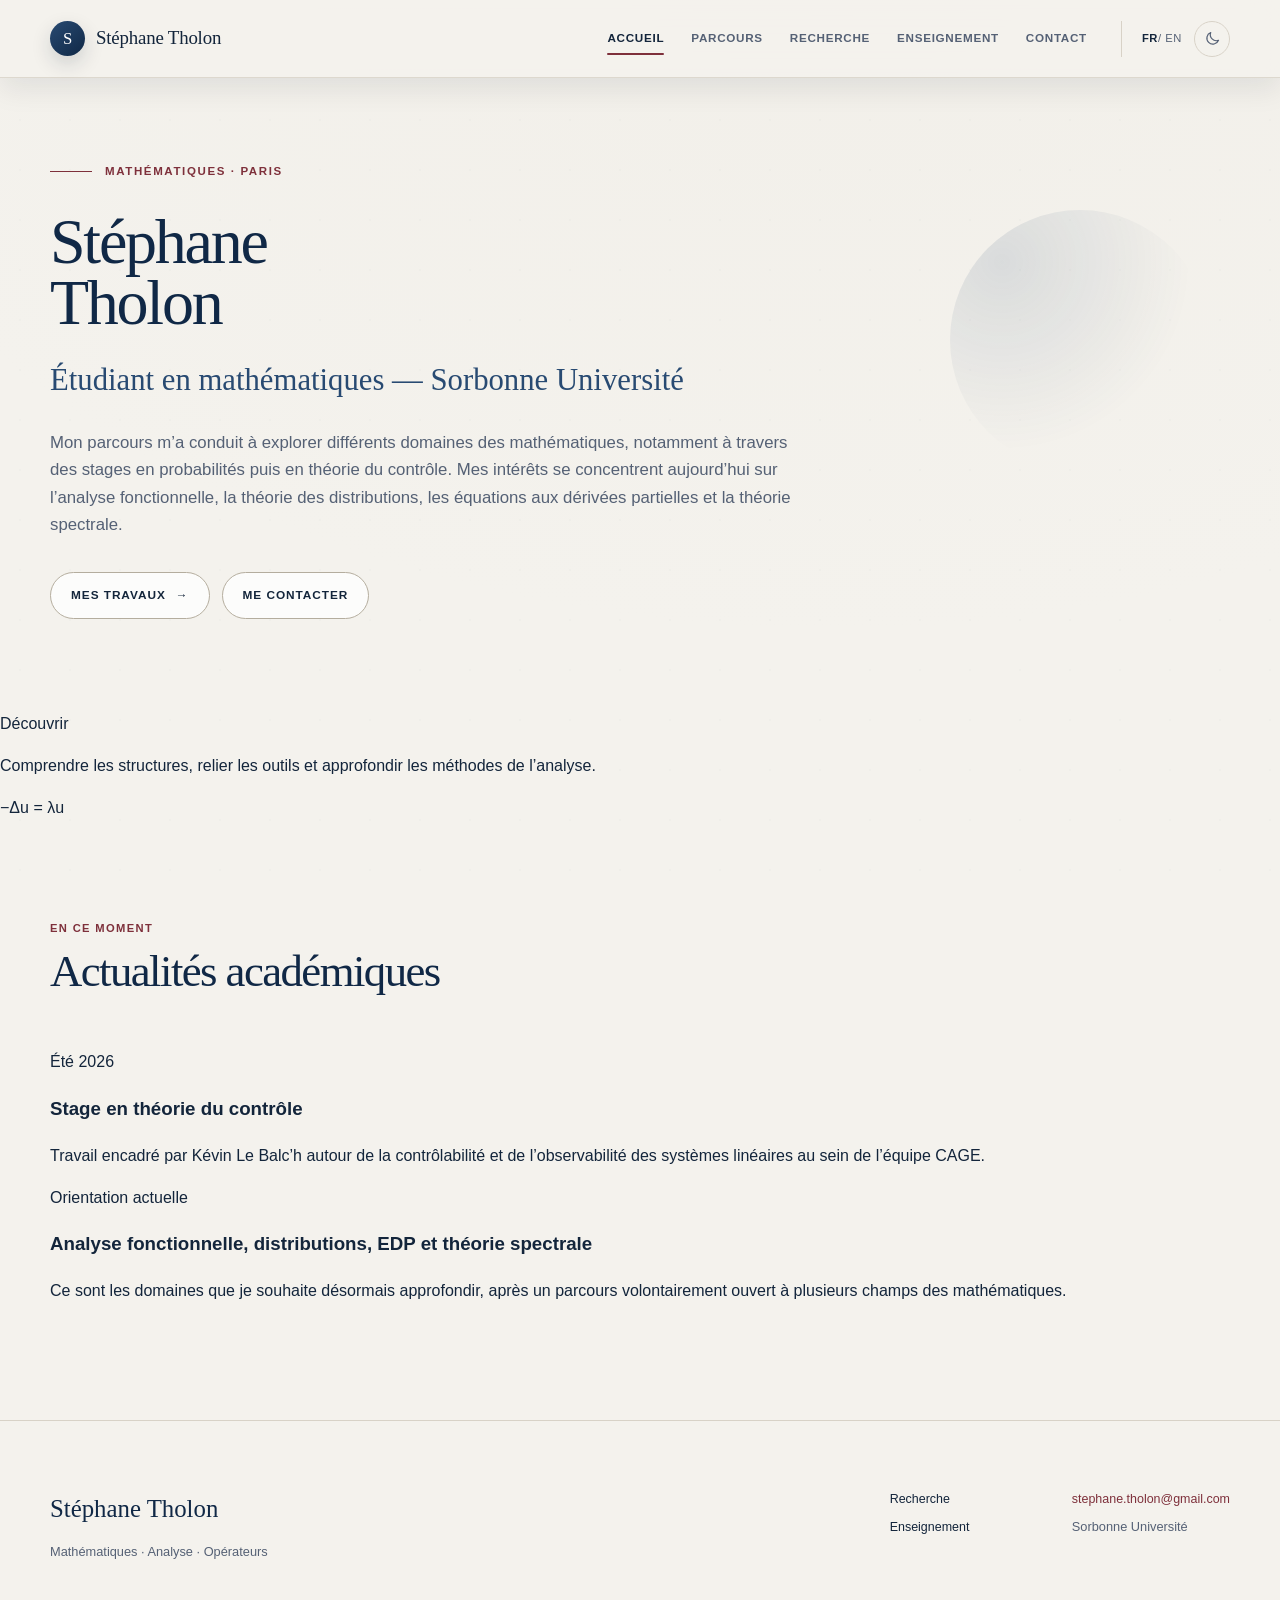
==== index.html @ 4566aaff "Publier le site académique sans documents" ====
<!doctype html>
<html lang="fr">
<head>
  <meta charset="utf-8">
  <meta name="viewport" content="width=device-width, initial-scale=1">
  <title>Stéphane Tholon — Mathématiques</title>
  <meta name="description" content="Site académique de Stéphane Tholon, étudiant en mathématiques à Sorbonne Université : parcours, recherche et enseignement.">
  <meta name="theme-color" content="#f7f5f0">
  <meta property="og:title" content="Stéphane Tholon — Mathématiques">
  <meta property="og:description" content="Analyse fonctionnelle, théorie des distributions, EDP et théorie spectrale.">
  <meta property="og:type" content="website">
  <meta property="og:image" content="assets/img/og-card.svg">
  <link rel="icon" href="assets/img/favicon.svg" type="image/svg+xml">
  <link rel="stylesheet" href="assets/css/style.css">
  <script defer src="assets/js/data.js"></script>
  <script defer src="assets/js/main.js"></script>
</head>
<body data-page="accueil">
  <header class="site-header" data-site-header></header>
  <main id="contenu">
    <section class="hero">
      <div class="hero-grid">
        <div class="hero-copy">
          <div class="hero-kicker">Mathématiques · Paris</div>
          <h1>Stéphane<br>Tholon</h1>
          <p class="hero-role">Étudiant en mathématiques — Sorbonne Université</p>
          <p class="hero-intro">Mon parcours m’a conduit à explorer différents domaines des mathématiques, notamment à travers des stages en probabilités puis en théorie du contrôle. Mes intérêts se concentrent aujourd’hui sur l’analyse fonctionnelle, la théorie des distributions, les équations aux dérivées partielles et la théorie spectrale.</p>
          <div class="hero-actions">
            <a class="button button-outline" href="recherche.html">Mes travaux <span aria-hidden="true">→</span></a>
            <a class="button button-outline" href="contact.html">Me contacter</a>
          </div>
        </div>
      </div>
      <span class="scroll-note" aria-hidden="true">Découvrir</span>
    </section>

    <section class="statement" aria-label="Démarche académique">
      <div class="statement-inner">
        <p>Comprendre les structures, relier les outils et approfondir les méthodes de l’analyse.</p>
      </div>
    </section>

    <div class="equation-strip" aria-label="Problème spectral pour le laplacien">
      <span>−Δu = λu</span>
    </div>

    <section class="section" aria-labelledby="actualites-title">
      <div class="container">
        <div class="section-heading compact"><div><p class="eyebrow">En ce moment</p><h2 id="actualites-title">Actualités académiques</h2></div></div>
        <article class="news-strip reveal">
          <time datetime="2026-07">Été 2026</time>
          <div><h3>Stage en théorie du contrôle</h3><p>Travail encadré par Kévin Le Balc’h autour de la contrôlabilité et de l’observabilité des systèmes linéaires au sein de l’équipe CAGE.</p></div>
        </article>
        <article class="news-strip reveal">
          <time datetime="2026">Orientation actuelle</time>
          <div><h3>Analyse fonctionnelle, distributions, EDP et théorie spectrale</h3><p>Ce sont les domaines que je souhaite désormais approfondir, après un parcours volontairement ouvert à plusieurs champs des mathématiques.</p></div>
        </article>
      </div>
    </section>
  </main>
  <footer class="site-footer" data-site-footer></footer>
</body>
</html>
---- assets/css/style.css ----
:root {
  --paper: #f4f2ed;
  --surface: #ffffff;
  --surface-2: #ebe7de;
  --surface-soft: #f0ece2;
  --ink: #13253b;
  --muted: #556175;
  --navy: #102846;
  --navy-soft: #284a72;
  --burgundy: #7e303b;
  --line: #d8d2c7;
  --line-strong: #b4ad9e;
  --shadow: 0 26px 55px rgba(11, 29, 49, .10);
  --shadow-subtle: 0 12px 28px rgba(10, 24, 41, .08);
  --radius-sm: 12px;
  --radius-md: 18px;
  --radius-lg: 26px;
  --serif: "Merriweather", "Baskerville", "Times New Roman", Georgia, serif;
  --sans: "Alegreya Sans", "Lato", "Avenir Next", "Avenir", -apple-system, "Segoe UI", sans-serif;
  --page: min(1180px, calc(100vw - 48px));
  --nav-height: 78px;
}

:root[data-theme="dark"] {
  --paper: #0f1a26;
  --surface: #151e2b;
  --surface-2: #1d2838;
  --surface-soft: #202c3d;
  --ink: #f1f4f8;
  --muted: #b4c0d3;
  --navy: #e6ecf5;
  --navy-soft: #b6cbed;
  --burgundy: #d88f9d;
  --line: #2e3d50;
  --line-strong: #516278;
  --shadow: 0 22px 55px rgba(0, 0, 0, .25);
}

* { box-sizing: border-box; }
html { scroll-behavior: smooth; }
body {
  margin: 0;
  color: var(--ink);
  background:
    radial-gradient(140% 80% at 65% -10%, color-mix(in srgb, var(--surface-2), transparent 72%), transparent 62%),
    var(--paper);
  font-family: var(--sans);
  font-size: 16px;
  line-height: 1.62;
  overflow-x: hidden;
  -webkit-font-smoothing: antialiased;
}
body::before {
  content: "";
  position: fixed;
  inset: 0;
  z-index: -1;
  opacity: .17;
  pointer-events: none;
  background-image: radial-gradient(circle at 20px 20px, color-mix(in srgb, var(--ink), transparent 90%) 0.9px, transparent 1px);
  background-size: 50px 50px;
}
img { display: block; max-width: 100%; height: auto; }
a { color: inherit; text-decoration: none; }
button, input, select, textarea { font: inherit; color: inherit; }
button { cursor: pointer; }
a:focus-visible { color: var(--navy); }
:focus-visible {
  outline: 3px solid color-mix(in srgb, var(--burgundy), transparent 40%);
  outline-offset: 3px;
}
::selection { color: #fff; background: var(--burgundy); }

.skip-link { position: fixed; left: 16px; top: -80px; z-index: 1000; padding: 10px 15px; border-radius: 999px; color: #fff; background: var(--navy); transition: top .22s; }
.skip-link:focus { top: 12px; }
.site-header { position: sticky; top: 0; z-index: 100; height: var(--nav-height); border-bottom: 1px solid color-mix(in srgb, var(--line), transparent 18%); background: color-mix(in srgb, var(--paper), transparent 6%); -webkit-backdrop-filter: blur(18px); backdrop-filter: blur(18px); box-shadow: var(--shadow-subtle); }
.nav-shell { width: var(--page); height: 100%; margin: auto; display: grid; grid-template-columns: auto 1fr auto; align-items: center; gap: 34px; }
.brand { display: flex; align-items: center; gap: 11px; font-family: var(--serif); font-size: 1.18rem; letter-spacing: -.01em; white-space: nowrap; }
.brand-mark {
  display: grid;
  place-items: center;
  width: 35px;
  height: 35px;
  color: var(--surface);
  border-radius: 50%;
  background: linear-gradient(140deg, var(--navy-soft), var(--navy));
  font-family: var(--serif);
  font-size: 1.05rem;
  box-shadow: 0 8px 20px rgba(15, 32, 52, .16);
}
.main-nav { justify-self: end; display: flex; align-items: center; gap: 27px; }
.main-nav a { position: relative; color: var(--muted); font-size: .73rem; font-weight: 700; letter-spacing: .06em; text-transform: uppercase; }
.main-nav a::after { content: ""; position: absolute; left: 0; right: 100%; bottom: -7px; height: 2px; background: var(--burgundy); transition: right .23s ease; border-radius: 3px; }
.main-nav a:hover, .main-nav a[aria-current="page"] { color: var(--ink); }
.main-nav a:hover::after, .main-nav a[aria-current="page"]::after { right: 0; }
.nav-actions { display: flex; align-items: center; gap: 8px; padding-left: 16px; border-left: 1px solid var(--line); }
.language, .theme-toggle, .menu-toggle { border: 0; background: transparent; }
.language { position: relative; padding: 7px 4px; color: var(--muted); font-size: .7rem; letter-spacing: .05em; }
.language strong { color: var(--ink); }
.language.notice::after { content: "EN bientôt"; position: absolute; top: 38px; right: -8px; width: max-content; padding: 5px 8px; color: var(--surface); background: var(--navy); font-size: .66rem; }
.theme-toggle {
  display: grid;
  place-items: center;
  width: 36px;
  height: 36px;
  border: 1px solid var(--line);
  border-radius: 50%;
  color: var(--muted);
  transition: all .2s ease;
}
.theme-toggle:hover { color: var(--ink); transform: translateY(-1px); }
.menu-toggle { display: none; }

main { min-height: calc(100vh - var(--nav-height)); }
.container { width: var(--page); margin-inline: auto; }
.narrow { width: min(780px, calc(100vw - 48px)); margin-inline: auto; }
.page-hero { padding: 92px 0 74px; border-bottom: 1px solid var(--line); }
.page-hero-grid { display: grid; grid-template-columns: .85fr 1.15fr; gap: 9vw; align-items: end; }
.page-number { display: block; margin-bottom: 26px; color: var(--burgundy); font-size: .72rem; font-weight: 700; letter-spacing: .14em; text-transform: uppercase; }
.page-hero h1, .hero h1 { margin: 0; color: var(--navy); font-family: var(--serif); font-weight: 500; letter-spacing: -.045em; line-height: .96; }
.page-hero h1 { font-size: clamp(3rem, 6vw, 5.2rem); }
.page-hero .lead { max-width: 660px; margin: 0 0 8px; color: var(--muted); font-family: var(--serif); font-size: clamp(1.25rem, 2vw, 1.65rem); line-height: 1.45; }
.eyebrow { margin: 0 0 12px; color: var(--burgundy); font-size: .7rem; font-weight: 750; letter-spacing: .12em; line-height: 1.4; text-transform: uppercase; }
.section { padding: 100px 0; position: relative; }
.section + .section { border-top: 1px solid var(--line); }
.section-heading { display: grid; grid-template-columns: 1fr 1fr; gap: 50px; align-items: end; margin-bottom: 54px; }
.section-heading h2 { max-width: 650px; margin: 0; color: var(--navy); font-family: var(--serif); font-size: clamp(2.3rem, 4.4vw, 4.1rem); font-weight: 500; letter-spacing: -.035em; line-height: 1.04; }
.section-heading > p { max-width: 520px; justify-self: end; margin: 0 0 8px; color: var(--muted); }
.section-heading.compact { display: flex; justify-content: space-between; gap: 30px; align-items: end; }
.section-heading.compact h2 { font-size: clamp(2.2rem, 3.5vw, 3.35rem); }

.section-heading.compact .section-link {
  border-radius: 999px;
  padding: 8px 18px;
  border: 1px solid var(--line-strong);
  background: color-mix(in srgb, var(--surface), transparent 20%);
}

.hero { position: relative; }
.hero::after {
  content: "";
  position: absolute;
  top: 20%;
  right: max(22px, calc(50vw - var(--page) / 2 + 20px));
  width: 260px;
  height: 260px;
  border-radius: 50%;
  background: radial-gradient(circle at 20% 20%, color-mix(in srgb, var(--navy-soft), transparent 65%), transparent 65%);
  opacity: .35;
  filter: blur(0.5px);
}
.hero-grid { width: var(--page); margin: auto; padding: 84px 0 92px; display: grid; grid-template-columns: minmax(0, 900px); align-items: center; }
.hero-kicker { display: flex; align-items: center; gap: 13px; margin-bottom: 30px; color: var(--burgundy); font-size: .72rem; font-weight: 700; letter-spacing: .14em; text-transform: uppercase; }
.hero-kicker::before { content: ""; width: 42px; height: 1px; background: currentColor; }
.hero h1 { max-width: 820px; font-size: clamp(2.9rem, 5vw, 4.6rem); letter-spacing: -.035em; }
.hero-role { margin: 22px 0 24px; color: var(--navy-soft); font-family: var(--serif); font-size: clamp(1.35rem, 2.4vw, 2rem); }
.hero-intro { max-width: 760px; margin: 24px 0 0; color: var(--muted); font-size: 1.05rem; }
.hero-actions { display: flex; flex-wrap: wrap; gap: 12px; margin-top: 34px; }
.button {
  display: inline-flex;
  justify-content: center;
  align-items: center;
  gap: 10px;
  min-height: 47px;
  padding: 11px 20px;
  border: 1px solid transparent;
  border-radius: 999px;
  font-size: .74rem;
  font-weight: 700;
  letter-spacing: .08em;
  text-transform: uppercase;
  transition: transform .2s, background .2s, color .2s, border-color .2s, box-shadow .2s;
}
.button:hover { transform: translateY(-2px); box-shadow: var(--shadow-subtle); }
.button-primary { color: var(--surface); background: linear-gradient(160deg, var(--navy), var(--navy-soft)); }
.button-outline { border-color: var(--line-strong); background: color-mix(in srgb, var(--surface), transparent 26%); }
.button-outline:hover { color: var(--surface); border-color: var(--navy); background: linear-gradient(160deg, var(--navy), var(--navy-soft)); }

.section-link { display: inline-flex; align-items: center; gap: 10px; padding-bottom: 3px; border-bottom: 1px solid var(--line-strong); color: var(--burgundy); font-size: .74rem; font-weight: 700; letter-spacing: .05em; text-transform: uppercase; }
.category-list { border-top: 1px solid var(--line); background: linear-gradient(180deg, color-mix(in srgb, var(--surface), transparent 46%), transparent); }
.category-list a { display: grid; grid-template-columns: 70px 1fr auto; gap: 24px; align-items: center; min-height: 88px; padding: 18px 0; border-bottom: 1px solid var(--line); }
.category-list a > span:first-child { color: var(--line-strong); font-size: .7rem; letter-spacing: .08em; }
.category-list strong { color: var(--navy); font-family: var(--serif); font-size: clamp(1.35rem, 2.4vw, 1.85rem); font-weight: 500; }
.category-list a > span:last-child { color: var(--burgundy); transition: transform .2s; }
.category-list a:hover > span:last-child { transform: translateX(4px); }

.timeline { position: relative; }
.timeline::before { content: ""; position: absolute; top: 0; bottom: 0; left: 58px; width: 1px; background: var(--line); }
.timeline-item { position: relative; display: grid; grid-template-columns: 116px 170px 1fr; gap: 32px; min-height: 198px; padding: 12px 0 58px; }
.timeline-marker {
  position: relative;
  z-index: 1;
  width: 36px;
  height: 36px;
  margin-left: 40px;
  display: grid;
  place-items: center;
  border: 1px solid var(--line-strong);
  border-radius: 50%;
  color: var(--muted);
  background: var(--paper);
  font-size: .6rem;
  box-shadow: 0 8px 18px rgba(18, 30, 47, .12);
}
.timeline-featured .timeline-marker { color: var(--surface); border-color: var(--burgundy); background: var(--burgundy); }
.timeline-period { color: var(--burgundy); font-family: var(--serif); font-size: 1.15rem; }
.timeline-content { max-width: 670px; padding-bottom: 8px; }
.timeline-content::before { content: ""; display: block; width: 34px; height: 1px; margin-top: 9px; margin-bottom: 14px; background: var(--line); }
.timeline-content h3 { margin: 0 0 13px; color: var(--navy); font-family: var(--serif); font-size: clamp(1.55rem, 3vw, 2.3rem); font-weight: 500; line-height: 1.18; }
.timeline-content > p:last-child { margin: 0; color: var(--muted); }
.coursework-list { list-style: none; margin: 0; padding: 0; display: grid; grid-template-columns: 1fr 1fr; column-gap: 50px; }
.coursework-list li { display: flex; gap: 22px; padding: 19px 0; border-top: 1px solid var(--line); font-family: var(--serif); font-size: 1.2rem; }
.coursework-list li span { color: var(--burgundy); font-family: var(--sans); font-size: .62rem; letter-spacing: .08em; }

.interest-grid { display: grid; grid-template-columns: 1fr 1fr; border-top: 1px solid var(--line); }
.interest-card { min-height: 420px; padding: 48px; border-right: 1px solid var(--line); border-bottom: 1px solid var(--line); }
.interest-card {
  border-radius: var(--radius-lg);
  border-right-width: 1px;
  border-bottom-width: 1px;
  background: linear-gradient(185deg, color-mix(in srgb, var(--surface), transparent 0%), color-mix(in srgb, var(--surface), transparent 18%));
  box-shadow: var(--shadow-subtle);
}
.interest-card:nth-child(2n) { border-right: 0; }
.interest-number { color: var(--burgundy); font-size: .67rem; font-weight: 700; letter-spacing: .13em; }
.interest-card h2 { margin: 50px 0 15px; color: var(--navy); font-family: var(--serif); font-size: clamp(2rem, 4vw, 3.25rem); font-weight: 500; line-height: 1; }
.interest-card > p { max-width: 500px; margin: 0 0 28px; color: var(--muted); }
.interest-card ul { list-style: none; margin: 0; padding: 0; display: flex; flex-wrap: wrap; gap: 7px; }
.interest-card li, .tag-list span { padding: 6px 10px; border: 1px solid var(--line); border-radius: 99px; color: var(--muted); font-size: .7rem; }
.project-list { border-top: 1px solid var(--line); }
.project-card { display: grid; grid-template-columns: 120px 1fr auto; gap: 44px; padding: 48px 0; border-bottom: 1px solid var(--line); }
.project-card {
  border: 1px solid color-mix(in srgb, var(--line), transparent 10%);
  border-radius: var(--radius-md);
  padding: 42px;
  background: linear-gradient(175deg, color-mix(in srgb, var(--surface), transparent 16%), color-mix(in srgb, var(--surface), transparent 42%));
  box-shadow: var(--shadow-subtle);
}
.project-card + .project-card { margin-top: 22px; }
.project-year { color: var(--burgundy); font-family: var(--serif); font-size: 2.8rem; line-height: 1; }
.project-main { max-width: 700px; }
.project-main h3 { margin: 0 0 15px; color: var(--navy); font-family: var(--serif); font-size: clamp(1.7rem, 3vw, 2.45rem); font-weight: 500; line-height: 1.15; }
.project-main > p:not(.eyebrow):not(.project-supervisor) { color: var(--muted); }
.project-supervisor { display: flex; gap: 13px; margin: 22px 0; }
.project-supervisor span { color: var(--muted); }
.tag-list { display: flex; flex-wrap: wrap; gap: 7px; }
.project-action { align-self: center; }
.pending-label { display: inline-block; padding: 10px 13px; border: 1px dashed var(--line-strong); color: var(--muted); font-size: .72rem; }
.activity-list { display: grid; grid-template-columns: repeat(2, 1fr); gap: 1px; background: var(--line); border: 1px solid var(--line); }
.activity-card { min-height: 260px; padding: 35px; background: var(--surface); border-radius: var(--radius-sm); }
.activity-card span { color: var(--burgundy); font-size: .66rem; font-weight: 750; letter-spacing: .1em; }
.activity-card h3 { margin: 40px 0 13px; font-family: var(--serif); font-size: 1.7rem; font-weight: 500; }
.activity-card p { margin: 0; color: var(--muted); font-size: .9rem; }
.filter-chips { display: flex; flex-wrap: wrap; gap: 8px; }
.filter-chip {
  padding: 8px 14px;
  border: 1px solid var(--line);
  border-radius: 999px;
  background: color-mix(in srgb, var(--surface), transparent 20%);
  font-size: .72rem;
  transition: all .2s ease;
}
.filter-chip:hover, .filter-chip.is-active { color: var(--surface); border-color: var(--navy); background: linear-gradient(160deg, var(--navy), var(--navy-soft)); }
.document-categories { margin-bottom: 20px; }
.resource-grid { display: grid; grid-template-columns: repeat(2, 1fr); gap: 18px; margin-top: 32px; }
.resource-card { min-height: 320px; padding: 30px; border: 1px solid var(--line); background: var(--surface); border-radius: var(--radius-md); box-shadow: var(--shadow-subtle); }
.resource-meta, .document-details, .document-kicker { display: flex; justify-content: space-between; gap: 16px; color: var(--muted); font-size: .68rem; letter-spacing: .06em; text-transform: uppercase; }
.resource-meta span, .document-kicker span:first-child { color: var(--burgundy); }
.resource-card h3, .document-card h3 { margin: 40px 0 12px; color: var(--navy); font-family: var(--serif); font-size: 1.55rem; font-weight: 500; line-height: 1.18; }
.resource-card > p, .document-card p { color: var(--muted); font-size: .88rem; }
.resource-card .tag-list { margin: 22px 0; }
.card-actions { display: flex; flex-wrap: wrap; gap: 20px; margin-top: 24px; }
.card-actions a, .card-actions button { display: inline-flex; align-items: center; gap: 7px; padding: 0; border: 0; color: var(--burgundy); background: transparent; font-size: .72rem; font-weight: 700; text-transform: uppercase; }

.document-controls { display: grid; grid-template-columns: 2fr repeat(3, 1fr) auto; gap: 12px; padding: 25px; border: 1px solid var(--line); background: var(--surface); border-radius: var(--radius-md); box-shadow: var(--shadow-subtle); }
.control { position: relative; }
.control label { display: block; margin-bottom: 7px; color: var(--muted); font-size: .62rem; font-weight: 700; letter-spacing: .08em; text-transform: uppercase; }
.control input, .control select { width: 100%; min-height: 45px; padding: 9px 12px; border: 1px solid var(--line); border-radius: var(--radius-sm); color: var(--ink); background: var(--paper); }
.search-control input { padding-left: 40px; }
.search-control svg { position: absolute; left: 13px; bottom: 13px; color: var(--muted); }
.reset-button { align-self: end; min-height: 45px; padding: 9px 14px; border: 1px solid var(--line); border-radius: var(--radius-sm); background: color-mix(in srgb, var(--surface), transparent 20%); font-size: .72rem; }
.results-meta { display: flex; justify-content: space-between; margin: 28px 0 14px; color: var(--muted); font-size: .75rem; }
.document-grid { display: grid; grid-template-columns: repeat(3, 1fr); gap: 22px; }
.document-card {
  overflow: hidden;
  border: 1px solid var(--line);
  border-radius: var(--radius-md);
  background: var(--surface);
  box-shadow: var(--shadow-subtle);
  transition: transform .22s ease, box-shadow .22s ease;
}
.document-card:hover { transform: translateY(-2px); }
.document-cover { position: relative; display: block; width: 100%; height: 285px; overflow: hidden; padding: 22px 45px 0; border: 0; background: var(--surface-2); }
.document-cover img { width: 100%; height: 100%; object-fit: cover; object-position: top; box-shadow: 0 7px 25px rgba(20, 32, 52, .16); transition: transform .35s ease; }
.document-placeholder { display: grid; place-items: center; width: 100%; height: 100%; color: var(--line-strong); border: 1px solid var(--line); background: var(--surface); font-family: var(--serif); font-size: 2rem; letter-spacing: .08em; }
.document-cover, .document-body { border-radius: var(--radius-sm); }
.cover-overlay { position: absolute; inset: auto 0 0; display: flex; justify-content: center; align-items: center; gap: 8px; padding: 14px; color: #fff; background: rgba(16, 39, 70, .92); font-size: .68rem; font-weight: 700; letter-spacing: .05em; text-transform: uppercase; transform: translateY(100%); transition: transform .25s; }
.document-cover:hover img { transform: translateY(-5px); }
.document-cover:hover .cover-overlay { transform: translateY(0); }
.document-body { padding: 26px; border-top: 1px solid var(--line); }
.document-body h3 { margin-top: 28px; }
.document-details { margin-top: 22px; padding-top: 14px; border-top: 1px solid var(--line); }
.empty-state { grid-column: 1 / -1; padding: 70px 25px; border: 1px dashed var(--line-strong); text-align: center; color: var(--muted); }
.pdf-modal { width: min(1100px, calc(100vw - 32px)); height: min(850px, calc(100vh - 32px)); padding: 0; border: 0; color: var(--ink); background: var(--surface); box-shadow: var(--shadow); }
.pdf-modal::backdrop { background: rgba(7, 15, 27, .76); -webkit-backdrop-filter: blur(5px); backdrop-filter: blur(5px); }
.modal-header { height: 64px; padding: 0 16px 0 24px; display: flex; align-items: center; justify-content: space-between; gap: 20px; border-bottom: 1px solid var(--line); }
.modal-header strong { overflow: hidden; text-overflow: ellipsis; white-space: nowrap; font-family: var(--serif); font-size: 1.05rem; }
.modal-actions { display: flex; align-items: center; gap: 8px; }
.modal-actions a, .modal-actions button { display: grid; place-items: center; width: 38px; height: 38px; border: 1px solid var(--line); background: transparent; }
.pdf-modal iframe { width: 100%; height: calc(100% - 64px); border: 0; background: #e7e8ea; }

.contact-grid { display: grid; grid-template-columns: .75fr 1.25fr; gap: 8vw; }
.contact-details h2 { margin: 0 0 23px; color: var(--navy); font-family: var(--serif); font-size: clamp(2.2rem, 4vw, 3.6rem); font-weight: 500; line-height: 1.05; }
.contact-details > p { color: var(--muted); }
.contact-list { margin-top: 42px; border-top: 1px solid var(--line); }
.contact-row { display: grid; grid-template-columns: 100px 1fr; gap: 18px; padding: 20px 0; border-bottom: 1px solid var(--line); }
.contact-row span { color: var(--muted); font-size: .7rem; text-transform: uppercase; }
.contact-row a { color: var(--burgundy); overflow-wrap: anywhere; }
.contact-form {
  padding: 42px;
  border: 1px solid var(--line);
  background: linear-gradient(175deg, color-mix(in srgb, var(--surface), transparent 4%), color-mix(in srgb, var(--surface), transparent 20%));
  border-radius: var(--radius-lg);
  box-shadow: var(--shadow-subtle);
}
.form-row { display: grid; grid-template-columns: 1fr 1fr; gap: 20px; }
.field { margin-bottom: 22px; }
.field label { display: block; margin-bottom: 8px; font-size: .72rem; font-weight: 700; letter-spacing: .05em; text-transform: uppercase; }
.field input, .field textarea { width: 100%; padding: 12px 14px; border: 1px solid var(--line); border-radius: var(--radius-sm); background: var(--paper); }
.field textarea { min-height: 170px; resize: vertical; }
.field input:focus, .field textarea:focus { border-color: var(--burgundy); outline: none; box-shadow: 0 0 0 2px color-mix(in srgb, var(--burgundy), transparent 80%); }
.field-error { display: block; min-height: 19px; margin-top: 4px; color: #a12e3f; font-size: .72rem; }
.form-status { min-height: 24px; margin: 16px 0 0; font-size: .8rem; }
.form-status.is-success { color: #347453; }
.form-status.is-error { color: #a12e3f; }

.site-footer { padding: 68px 0 25px; border-top: 1px solid var(--line); }
.footer-grid { width: var(--page); margin: auto; }
.footer-grid { display: grid; grid-template-columns: 1fr auto auto; gap: 8vw; align-items: start; }
.footer-name { color: var(--navy); font-family: var(--serif); font-size: 1.55rem; }
.footer-grid p, .footer-contact span { color: var(--muted); font-size: .8rem; }
.footer-links, .footer-contact { display: flex; flex-direction: column; gap: 8px; font-size: .78rem; }
.footer-contact a { color: var(--burgundy); }

.error-page { min-height: calc(100vh - var(--nav-height)); display: grid; place-items: center; text-align: center; }
.error-code { display: block; color: var(--burgundy); font-family: var(--serif); font-size: clamp(7rem, 20vw, 15rem); line-height: .8; }
.error-page h1 { margin: 35px 0 12px; font-family: var(--serif); font-size: 2.2rem; font-weight: 500; }
.error-page p { max-width: 490px; margin: 0 auto 30px; color: var(--muted); }

.reveal { opacity: 0; transform: translateY(14px); transition: opacity .55s ease, transform .55s ease; }
.reveal.is-visible { opacity: 1; transform: none; }
@media (prefers-reduced-motion: reduce) { *, *::before, *::after { scroll-behavior: auto !important; animation-duration: .01ms !important; transition-duration: .01ms !important; } .reveal { opacity: 1; transform: none; } }

@media (max-width: 1050px) {
  :root { --page: min(100% - 40px, 920px); }
  .nav-shell { grid-template-columns: auto auto 1fr; gap: 18px; }
  .menu-toggle { justify-self: end; display: block; width: 40px; height: 40px; padding: 9px; }
  .menu-toggle span { display: block; width: 100%; height: 1px; margin: 7px 0; background: var(--ink); }
  .main-nav { position: fixed; inset: var(--nav-height) 0 auto; display: none; flex-direction: column; align-items: stretch; gap: 0; padding: 20px; border-bottom: 1px solid var(--line); background: var(--paper); box-shadow: var(--shadow); }
  .main-nav.is-open { display: flex; }
  .main-nav a { padding: 14px 5px; border-bottom: 1px solid var(--line); }
  .main-nav a::after { display: none; }
  .nav-actions { justify-self: end; grid-column: 3; grid-row: 1; margin-right: 48px; }
  .document-controls { grid-template-columns: 1fr 1fr; }
  .search-control { grid-column: 1 / -1; }
  .document-grid { grid-template-columns: repeat(2, 1fr); }
}

@media (max-width: 760px) {
  :root { --page: calc(100vw - 32px); --nav-height: 68px; }
  .site-header { height: var(--nav-height); }
  .brand { font-size: 1rem; }
  .brand-mark { width: 29px; height: 29px; }
  .nav-actions { display: none; }
  .nav-shell { grid-template-columns: 1fr auto; }
  .menu-toggle { grid-column: 2; grid-row: 1; }
  .page-hero { padding: 64px 0 50px; }
  .page-hero-grid, .section-heading, .contact-grid { grid-template-columns: 1fr; gap: 32px; }
  .page-hero h1 { font-size: clamp(3.1rem, 16vw, 5rem); }
  .section { padding: 72px 0; }
  .section-heading { margin-bottom: 38px; }
  .section-heading > p { justify-self: start; }
  .section-heading.compact { display: block; }
  .section-heading.compact .filter-chips { margin-top: 25px; }
  .hero-grid { padding: 58px 0 72px; grid-template-columns: 1fr; }
  .hero h1 { font-size: clamp(2.8rem, 13vw, 4.2rem); }
  .interest-grid, .resource-grid, .activity-list { grid-template-columns: 1fr; }
  .interest-card { min-height: 0; padding: 38px 6px; border-right: 0; }
  .interest-card h2 { margin-top: 35px; }
  .timeline::before { left: 17px; }
  .timeline-item { grid-template-columns: 45px 1fr; gap: 16px; padding-bottom: 48px; }
  .timeline-marker { grid-column: 1; grid-row: 1 / span 2; margin-left: 0; }
  .timeline-period { grid-column: 2; }
  .timeline-content { grid-column: 2; }
  .coursework-list { grid-template-columns: 1fr; }
  .project-card { grid-template-columns: 1fr; gap: 24px; }
  .project-action { align-self: start; }
  .document-controls, .document-grid { grid-template-columns: 1fr; }
  .document-controls > * { grid-column: 1; }
  .document-cover { height: 330px; padding-inline: 55px; }
  .contact-form { padding: 28px 20px; }
  .form-row { grid-template-columns: 1fr; gap: 0; }
  .footer-grid { grid-template-columns: 1fr; gap: 28px; }
}

@media (max-width: 430px) {
  :root { --page: calc(100vw - 24px); }
  .hero-actions .button { width: 100%; }
  .document-cover { height: 285px; padding-inline: 42px; }
}
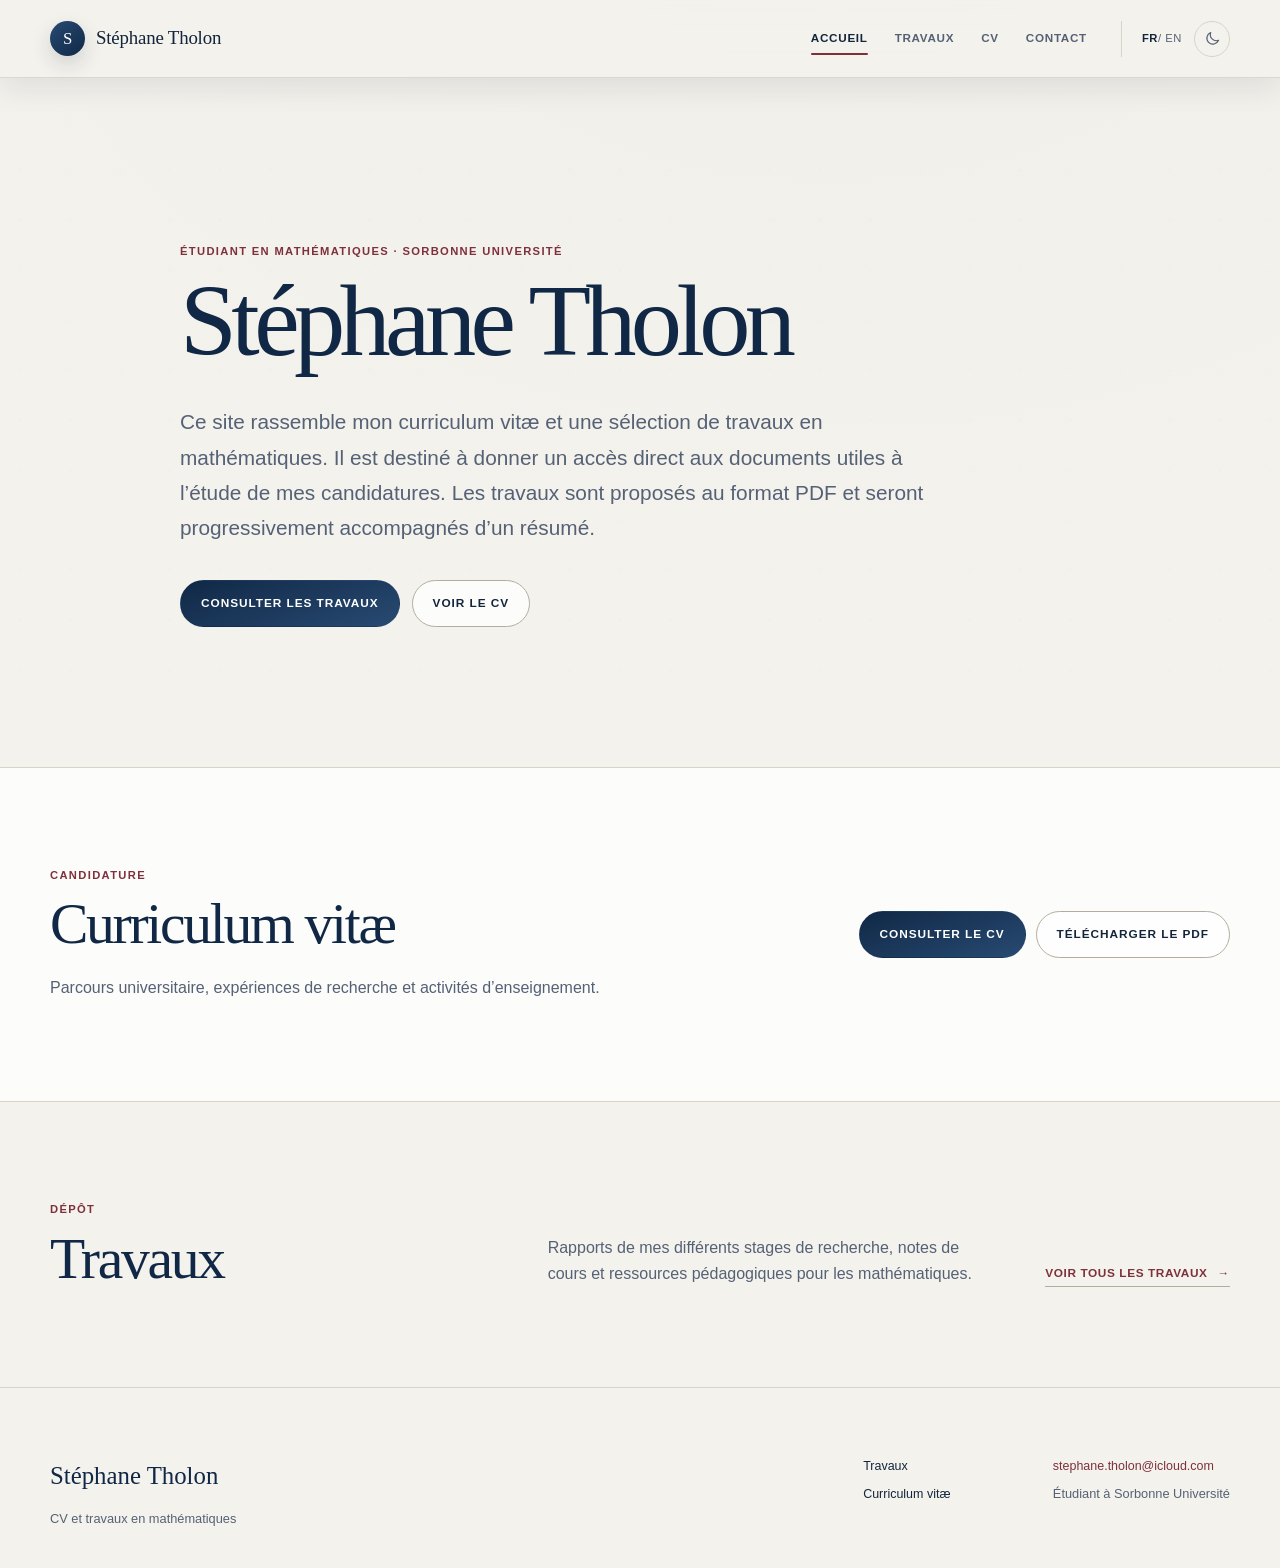
==== commit 8c8e753b: "Transformer le site en dépôt de candidatures" ====
--- a/index.html
+++ b/index.html
@@ -1,60 +1,58 @@
-<!doctype html>
+ <!doctype html>
 <html lang="fr">
 <head>
   <meta charset="utf-8">
   <meta name="viewport" content="width=device-width, initial-scale=1">
-  <title>Stéphane Tholon — Mathématiques</title>
-  <meta name="description" content="Site académique de Stéphane Tholon, étudiant en mathématiques à Sorbonne Université : parcours, recherche et enseignement.">
+  <title>Stéphane Tholon — Travaux en mathématiques</title>
+  <meta name="description" content="CV et travaux en mathématiques de Stéphane Tholon, étudiant à Sorbonne Université.">
   <meta name="theme-color" content="#f7f5f0">
-  <meta property="og:title" content="Stéphane Tholon — Mathématiques">
-  <meta property="og:description" content="Analyse fonctionnelle, théorie des distributions, EDP et théorie spectrale.">
+  <meta property="og:title" content="Stéphane Tholon — Travaux en mathématiques">
+  <meta property="og:description" content="CV, rapports et notes de mathématiques.">
   <meta property="og:type" content="website">
   <meta property="og:image" content="assets/img/og-card.svg">
   <link rel="icon" href="assets/img/favicon.svg" type="image/svg+xml">
   <link rel="stylesheet" href="assets/css/style.css">
+  <script defer src="assets/js/public-documents.js"></script>
   <script defer src="assets/js/data.js"></script>
   <script defer src="assets/js/main.js"></script>
 </head>
 <body data-page="accueil">
   <header class="site-header" data-site-header></header>
   <main id="contenu">
-    <section class="hero">
-      <div class="hero-grid">
-        <div class="hero-copy">
-          <div class="hero-kicker">Mathématiques · Paris</div>
-          <h1>Stéphane<br>Tholon</h1>
-          <p class="hero-role">Étudiant en mathématiques — Sorbonne Université</p>
-          <p class="hero-intro">Mon parcours m’a conduit à explorer différents domaines des mathématiques, notamment à travers des stages en probabilités puis en théorie du contrôle. Mes intérêts se concentrent aujourd’hui sur l’analyse fonctionnelle, la théorie des distributions, les équations aux dérivées partielles et la théorie spectrale.</p>
-          <div class="hero-actions">
-            <a class="button button-outline" href="recherche.html">Mes travaux <span aria-hidden="true">→</span></a>
-            <a class="button button-outline" href="contact.html">Me contacter</a>
-          </div>
+    <section class="repository-hero">
+      <div class="container repository-hero-inner">
+        <p class="eyebrow">Étudiant en mathématiques · Sorbonne Université</p>
+        <h1>Stéphane Tholon</h1>
+        <p class="repository-intro">Ce site rassemble mon curriculum vitæ et une sélection de travaux en mathématiques. Il est destiné à donner un accès direct aux documents utiles à l’étude de mes candidatures. Les travaux sont proposés au format PDF et seront progressivement accompagnés d’un résumé.</p>
+        <div class="hero-actions">
+          <a class="button button-primary" href="documents.html">Consulter les travaux</a>
+          <a class="button button-outline" href="#cv">Voir le CV</a>
         </div>
-      </div>
-      <span class="scroll-note" aria-hidden="true">Découvrir</span>
-    </section>
-
-    <section class="statement" aria-label="Démarche académique">
-      <div class="statement-inner">
-        <p>Comprendre les structures, relier les outils et approfondir les méthodes de l’analyse.</p>
       </div>
     </section>
 
-    <div class="equation-strip" aria-label="Problème spectral pour le laplacien">
-      <span>−Δu = λu</span>
-    </div>
+    <section class="section cv-section" id="cv" aria-labelledby="cv-title">
+      <div class="container cv-panel">
+        <div>
+          <p class="eyebrow">Candidature</p>
+          <h2 id="cv-title">Curriculum vitæ</h2>
+          <p>Parcours universitaire, expériences de recherche et activités d’enseignement.</p>
+        </div>
+        <div class="cv-actions">
+          <a class="button button-primary" href="assets/documents/cv-stephane-tholon.pdf" target="_blank" rel="noopener">Consulter le CV</a>
+          <a class="button button-outline" href="assets/documents/cv-stephane-tholon.pdf" download>Télécharger le PDF</a>
+        </div>
+      </div>
+    </section>
 
-    <section class="section" aria-labelledby="actualites-title">
-      <div class="container">
-        <div class="section-heading compact"><div><p class="eyebrow">En ce moment</p><h2 id="actualites-title">Actualités académiques</h2></div></div>
-        <article class="news-strip reveal">
-          <time datetime="2026-07">Été 2026</time>
-          <div><h3>Stage en théorie du contrôle</h3><p>Travail encadré par Kévin Le Balc’h autour de la contrôlabilité et de l’observabilité des systèmes linéaires au sein de l’équipe CAGE.</p></div>
-        </article>
-        <article class="news-strip reveal">
-          <time datetime="2026">Orientation actuelle</time>
-          <div><h3>Analyse fonctionnelle, distributions, EDP et théorie spectrale</h3><p>Ce sont les domaines que je souhaite désormais approfondir, après un parcours volontairement ouvert à plusieurs champs des mathématiques.</p></div>
-        </article>
+    <section class="section" aria-labelledby="works-title">
+      <div class="container home-works">
+        <div>
+          <p class="eyebrow">Dépôt</p>
+          <h2 id="works-title">Travaux</h2>
+        </div>
+        <p>Rapports de mes différents stages de recherche, notes de cours et ressources pédagogiques pour les mathématiques.</p>
+        <a class="section-link" href="documents.html">Voir tous les travaux <span aria-hidden="true">→</span></a>
       </div>
     </section>
   </main>
--- a/assets/css/style.css
+++ b/assets/css/style.css
@@ -347,6 +347,35 @@
 .error-page h1 { margin: 35px 0 12px; font-family: var(--serif); font-size: 2.2rem; font-weight: 500; }
 .error-page p { max-width: 490px; margin: 0 auto 30px; color: var(--muted); }
 
+/* Dépôt de candidatures */
+.repository-hero { padding: clamp(90px, 13vw, 170px) 0 clamp(80px, 11vw, 140px); border-bottom: 1px solid var(--line); }
+.repository-hero-inner { max-width: 920px; }
+.repository-hero h1 { margin: 0; color: var(--navy); font-family: var(--serif); font-size: clamp(3.4rem, 8vw, 7rem); font-weight: 500; letter-spacing: -.055em; line-height: .96; }
+.repository-intro { max-width: 760px; margin: 34px 0 0; color: var(--muted); font-size: clamp(1.05rem, 1.8vw, 1.3rem); line-height: 1.7; }
+.cv-section { background: color-mix(in srgb, var(--surface), transparent 28%); }
+.cv-panel { display: grid; grid-template-columns: 1fr auto; gap: 60px; align-items: center; }
+.cv-panel h2, .home-works h2, .works-heading h2 { margin: 0; color: var(--navy); font-family: var(--serif); font-size: clamp(2.4rem, 4.5vw, 4.2rem); font-weight: 500; letter-spacing: -.04em; line-height: 1; }
+.cv-panel p:not(.eyebrow) { max-width: 610px; margin: 22px 0 0; color: var(--muted); }
+.cv-actions { display: flex; flex-wrap: wrap; justify-content: flex-end; gap: 10px; }
+.home-works { display: grid; grid-template-columns: 1fr 1fr auto; gap: 50px; align-items: end; }
+.home-works > p { max-width: 500px; margin: 0; color: var(--muted); }
+.works-shell { max-width: 1080px; }
+.works-heading { display: flex; justify-content: space-between; align-items: end; gap: 30px; margin-bottom: 44px; }
+.works-heading p { margin: 0; color: var(--muted); font-size: .78rem; text-transform: uppercase; letter-spacing: .08em; }
+.work-list { border-top: 1px solid var(--line-strong); }
+.work-entry { display: grid; grid-template-columns: 54px minmax(0, 1fr) auto; gap: 34px; align-items: start; padding: 48px 0; border-bottom: 1px solid var(--line); }
+.work-index { padding-top: 4px; color: var(--burgundy); font-size: .68rem; font-weight: 700; letter-spacing: .1em; }
+.work-meta { display: flex; flex-wrap: wrap; gap: 10px 22px; margin: 0 0 15px; color: var(--muted); font-size: .68rem; font-weight: 700; letter-spacing: .08em; text-transform: uppercase; }
+.work-meta span:first-child { color: var(--burgundy); }
+.work-content h3 { max-width: 720px; margin: 0; color: var(--navy); font-family: var(--serif); font-size: clamp(1.65rem, 3vw, 2.35rem); font-weight: 500; line-height: 1.18; }
+.work-abstract { display: grid; grid-template-columns: 82px minmax(0, 1fr); gap: 18px; max-width: 760px; margin-top: 24px; }
+.work-abstract > span { padding-top: 3px; color: var(--muted); font-size: .64rem; font-weight: 700; letter-spacing: .09em; text-transform: uppercase; }
+.work-abstract p { margin: 0; color: var(--ink); line-height: 1.65; }
+.work-abstract .abstract-pending { color: var(--muted); font-style: italic; }
+.work-actions { display: flex; flex-direction: column; gap: 9px; min-width: 142px; padding-top: 24px; }
+.work-actions .button { width: 100%; }
+.modal-actions a, .modal-actions button { width: auto; min-width: 48px; padding: 0 11px; color: var(--ink); font-size: .68rem; font-weight: 700; text-transform: uppercase; }
+
 .reveal { opacity: 0; transform: translateY(14px); transition: opacity .55s ease, transform .55s ease; }
 .reveal.is-visible { opacity: 1; transform: none; }
 @media (prefers-reduced-motion: reduce) { *, *::before, *::after { scroll-behavior: auto !important; animation-duration: .01ms !important; transition-duration: .01ms !important; } .reveal { opacity: 1; transform: none; } }
@@ -364,6 +393,8 @@
   .document-controls { grid-template-columns: 1fr 1fr; }
   .search-control { grid-column: 1 / -1; }
   .document-grid { grid-template-columns: repeat(2, 1fr); }
+  .home-works { grid-template-columns: 1fr 1fr; }
+  .home-works .section-link { justify-self: start; }
 }
 
 @media (max-width: 760px) {
@@ -401,10 +432,20 @@
   .contact-form { padding: 28px 20px; }
   .form-row { grid-template-columns: 1fr; gap: 0; }
   .footer-grid { grid-template-columns: 1fr; gap: 28px; }
+  .repository-hero { padding-top: 74px; }
+  .cv-panel, .home-works { grid-template-columns: 1fr; gap: 28px; }
+  .cv-actions { justify-content: flex-start; }
+  .works-heading { display: block; }
+  .works-heading p { margin-top: 18px; }
+  .work-entry { grid-template-columns: 34px 1fr; gap: 18px; padding: 38px 0; }
+  .work-actions { grid-column: 2; flex-direction: row; flex-wrap: wrap; min-width: 0; padding-top: 2px; }
+  .work-actions .button { width: auto; }
 }
 
 @media (max-width: 430px) {
   :root { --page: calc(100vw - 24px); }
   .hero-actions .button { width: 100%; }
   .document-cover { height: 285px; padding-inline: 42px; }
-}
+  .cv-actions .button, .work-actions .button { width: 100%; }
+  .work-abstract { grid-template-columns: 1fr; gap: 8px; }
+}
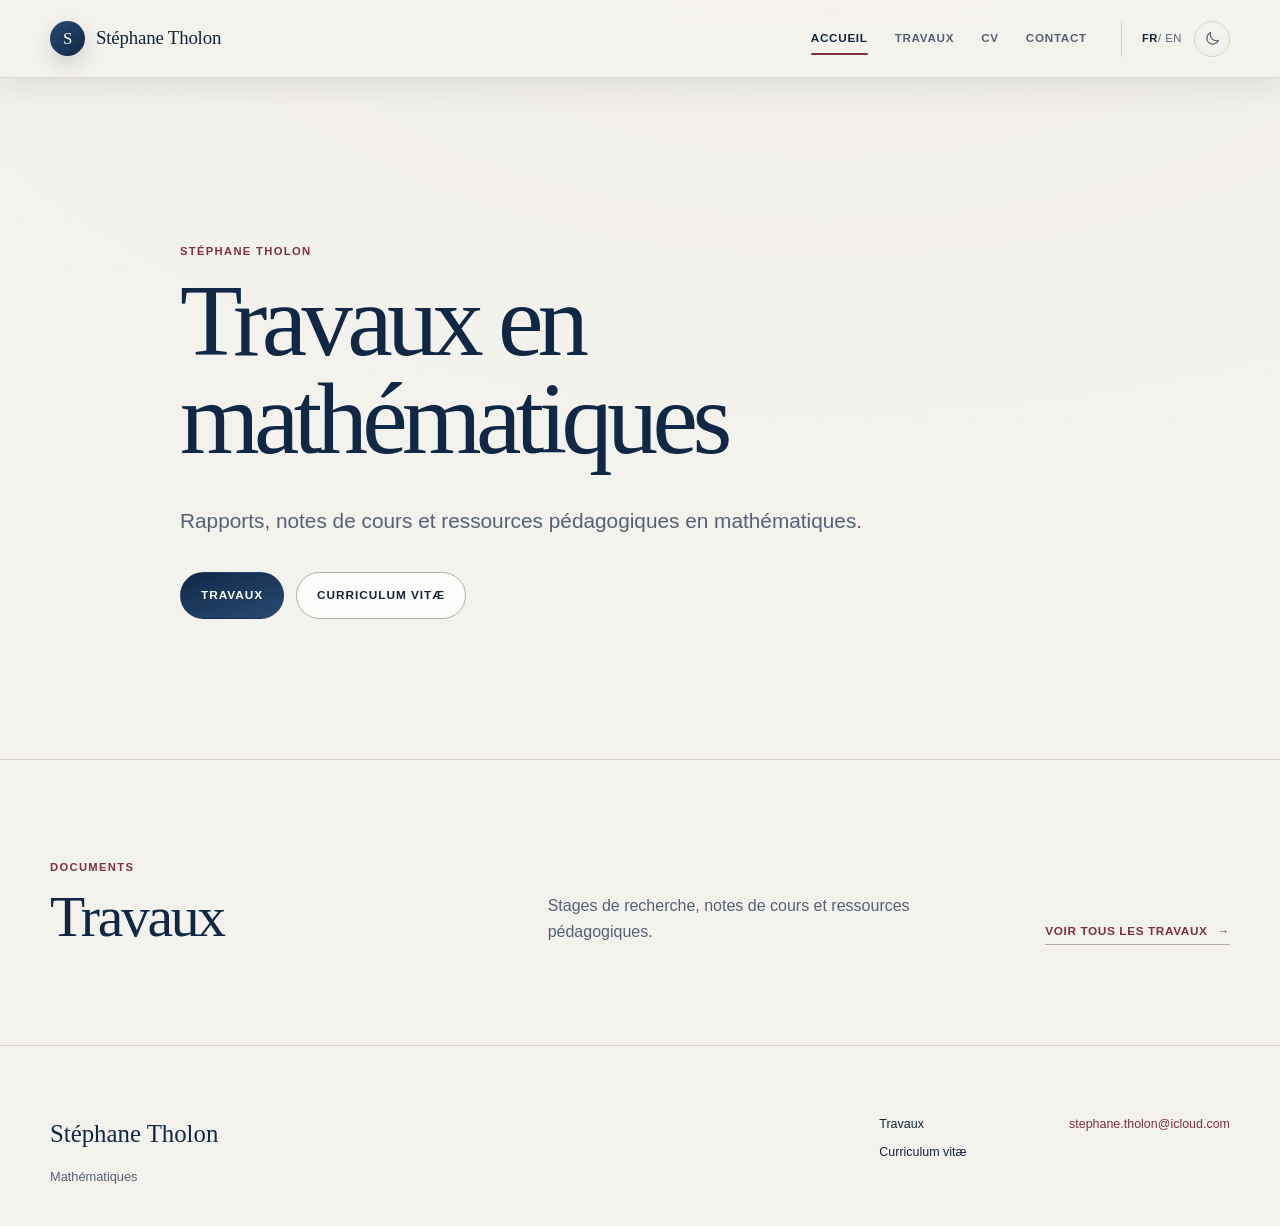
==== commit fae9c907: "Alléger la présentation du site" ====
--- a/index.html
+++ b/index.html
@@ -4,7 +4,7 @@
   <meta charset="utf-8">
   <meta name="viewport" content="width=device-width, initial-scale=1">
   <title>Stéphane Tholon — Travaux en mathématiques</title>
-  <meta name="description" content="CV et travaux en mathématiques de Stéphane Tholon, étudiant à Sorbonne Université.">
+  <meta name="description" content="Travaux et curriculum vitæ de Stéphane Tholon.">
   <meta name="theme-color" content="#f7f5f0">
   <meta property="og:title" content="Stéphane Tholon — Travaux en mathématiques">
   <meta property="og:description" content="CV, rapports et notes de mathématiques.">
@@ -21,26 +21,12 @@
   <main id="contenu">
     <section class="repository-hero">
       <div class="container repository-hero-inner">
-        <p class="eyebrow">Étudiant en mathématiques · Sorbonne Université</p>
-        <h1>Stéphane Tholon</h1>
-        <p class="repository-intro">Ce site rassemble mon curriculum vitæ et une sélection de travaux en mathématiques. Il est destiné à donner un accès direct aux documents utiles à l’étude de mes candidatures. Les travaux sont proposés au format PDF et seront progressivement accompagnés d’un résumé.</p>
+        <p class="eyebrow">Stéphane Tholon</p>
+        <h1>Travaux en mathématiques</h1>
+        <p class="repository-intro">Rapports, notes de cours et ressources pédagogiques en mathématiques.</p>
         <div class="hero-actions">
-          <a class="button button-primary" href="documents.html">Consulter les travaux</a>
-          <a class="button button-outline" href="#cv">Voir le CV</a>
-        </div>
-      </div>
-    </section>
-
-    <section class="section cv-section" id="cv" aria-labelledby="cv-title">
-      <div class="container cv-panel">
-        <div>
-          <p class="eyebrow">Candidature</p>
-          <h2 id="cv-title">Curriculum vitæ</h2>
-          <p>Parcours universitaire, expériences de recherche et activités d’enseignement.</p>
-        </div>
-        <div class="cv-actions">
-          <a class="button button-primary" href="assets/documents/cv-stephane-tholon.pdf" target="_blank" rel="noopener">Consulter le CV</a>
-          <a class="button button-outline" href="assets/documents/cv-stephane-tholon.pdf" download>Télécharger le PDF</a>
+          <a class="button button-primary" href="documents.html">Travaux</a>
+          <a class="button button-outline" href="assets/documents/cv-stephane-tholon.pdf" target="_blank" rel="noopener">Curriculum vitæ</a>
         </div>
       </div>
     </section>
@@ -48,10 +34,10 @@
     <section class="section" aria-labelledby="works-title">
       <div class="container home-works">
         <div>
-          <p class="eyebrow">Dépôt</p>
+          <p class="eyebrow">Documents</p>
           <h2 id="works-title">Travaux</h2>
         </div>
-        <p>Rapports de mes différents stages de recherche, notes de cours et ressources pédagogiques pour les mathématiques.</p>
+        <p>Stages de recherche, notes de cours et ressources pédagogiques.</p>
         <a class="section-link" href="documents.html">Voir tous les travaux <span aria-hidden="true">→</span></a>
       </div>
     </section>
--- a/assets/css/style.css
+++ b/assets/css/style.css
@@ -347,16 +347,12 @@
 .error-page h1 { margin: 35px 0 12px; font-family: var(--serif); font-size: 2.2rem; font-weight: 500; }
 .error-page p { max-width: 490px; margin: 0 auto 30px; color: var(--muted); }
 
-/* Dépôt de candidatures */
+/* Accueil et dépôt de travaux */
 .repository-hero { padding: clamp(90px, 13vw, 170px) 0 clamp(80px, 11vw, 140px); border-bottom: 1px solid var(--line); }
 .repository-hero-inner { max-width: 920px; }
 .repository-hero h1 { margin: 0; color: var(--navy); font-family: var(--serif); font-size: clamp(3.4rem, 8vw, 7rem); font-weight: 500; letter-spacing: -.055em; line-height: .96; }
 .repository-intro { max-width: 760px; margin: 34px 0 0; color: var(--muted); font-size: clamp(1.05rem, 1.8vw, 1.3rem); line-height: 1.7; }
-.cv-section { background: color-mix(in srgb, var(--surface), transparent 28%); }
-.cv-panel { display: grid; grid-template-columns: 1fr auto; gap: 60px; align-items: center; }
-.cv-panel h2, .home-works h2, .works-heading h2 { margin: 0; color: var(--navy); font-family: var(--serif); font-size: clamp(2.4rem, 4.5vw, 4.2rem); font-weight: 500; letter-spacing: -.04em; line-height: 1; }
-.cv-panel p:not(.eyebrow) { max-width: 610px; margin: 22px 0 0; color: var(--muted); }
-.cv-actions { display: flex; flex-wrap: wrap; justify-content: flex-end; gap: 10px; }
+.home-works h2, .works-heading h2 { margin: 0; color: var(--navy); font-family: var(--serif); font-size: clamp(2.4rem, 4.5vw, 4.2rem); font-weight: 500; letter-spacing: -.04em; line-height: 1; }
 .home-works { display: grid; grid-template-columns: 1fr 1fr auto; gap: 50px; align-items: end; }
 .home-works > p { max-width: 500px; margin: 0; color: var(--muted); }
 .works-shell { max-width: 1080px; }
@@ -371,7 +367,6 @@
 .work-abstract { display: grid; grid-template-columns: 82px minmax(0, 1fr); gap: 18px; max-width: 760px; margin-top: 24px; }
 .work-abstract > span { padding-top: 3px; color: var(--muted); font-size: .64rem; font-weight: 700; letter-spacing: .09em; text-transform: uppercase; }
 .work-abstract p { margin: 0; color: var(--ink); line-height: 1.65; }
-.work-abstract .abstract-pending { color: var(--muted); font-style: italic; }
 .work-actions { display: flex; flex-direction: column; gap: 9px; min-width: 142px; padding-top: 24px; }
 .work-actions .button { width: 100%; }
 .modal-actions a, .modal-actions button { width: auto; min-width: 48px; padding: 0 11px; color: var(--ink); font-size: .68rem; font-weight: 700; text-transform: uppercase; }
@@ -433,8 +428,7 @@
   .form-row { grid-template-columns: 1fr; gap: 0; }
   .footer-grid { grid-template-columns: 1fr; gap: 28px; }
   .repository-hero { padding-top: 74px; }
-  .cv-panel, .home-works { grid-template-columns: 1fr; gap: 28px; }
-  .cv-actions { justify-content: flex-start; }
+  .home-works { grid-template-columns: 1fr; gap: 28px; }
   .works-heading { display: block; }
   .works-heading p { margin-top: 18px; }
   .work-entry { grid-template-columns: 34px 1fr; gap: 18px; padding: 38px 0; }
@@ -446,6 +440,6 @@
   :root { --page: calc(100vw - 24px); }
   .hero-actions .button { width: 100%; }
   .document-cover { height: 285px; padding-inline: 42px; }
-  .cv-actions .button, .work-actions .button { width: 100%; }
+  .work-actions .button { width: 100%; }
   .work-abstract { grid-template-columns: 1fr; gap: 8px; }
 }
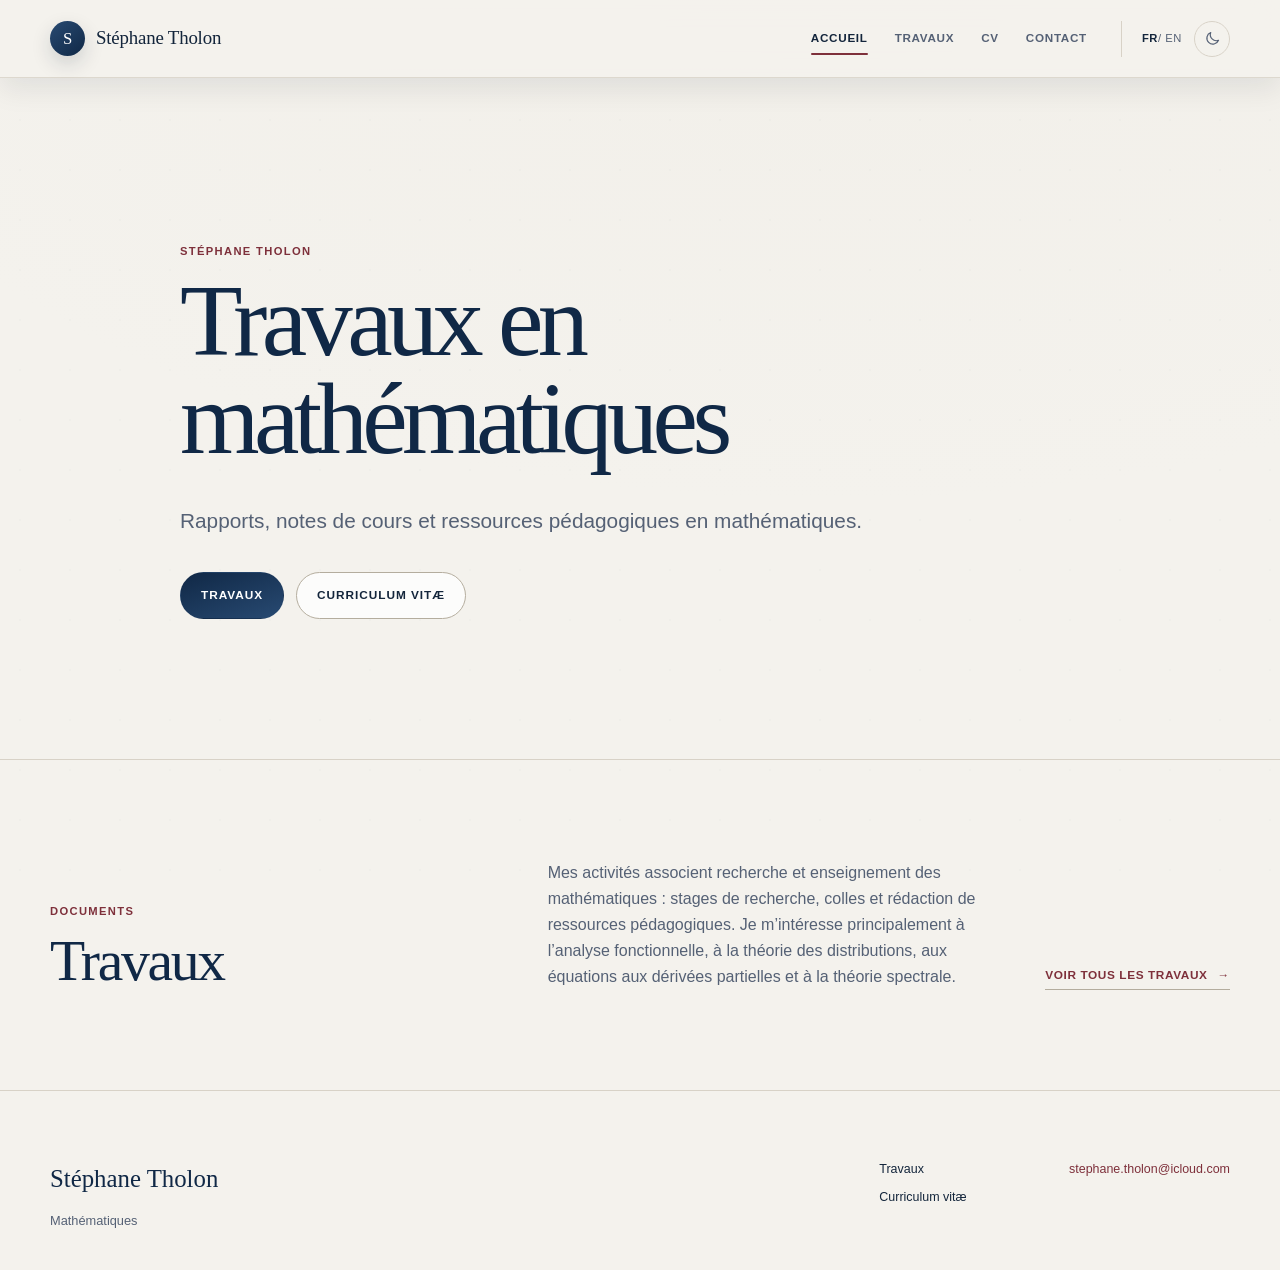
==== commit 29bf5490: "Présenter les activités de recherche et d’enseignement" ====
--- a/index.html
+++ b/index.html
@@ -37,7 +37,7 @@
           <p class="eyebrow">Documents</p>
           <h2 id="works-title">Travaux</h2>
         </div>
-        <p>Stages de recherche, notes de cours et ressources pédagogiques.</p>
+        <p>Mes activités associent recherche et enseignement des mathématiques : stages de recherche, colles et rédaction de ressources pédagogiques. Je m’intéresse principalement à l’analyse fonctionnelle, à la théorie des distributions, aux équations aux dérivées partielles et à la théorie spectrale.</p>
         <a class="section-link" href="documents.html">Voir tous les travaux <span aria-hidden="true">→</span></a>
       </div>
     </section>
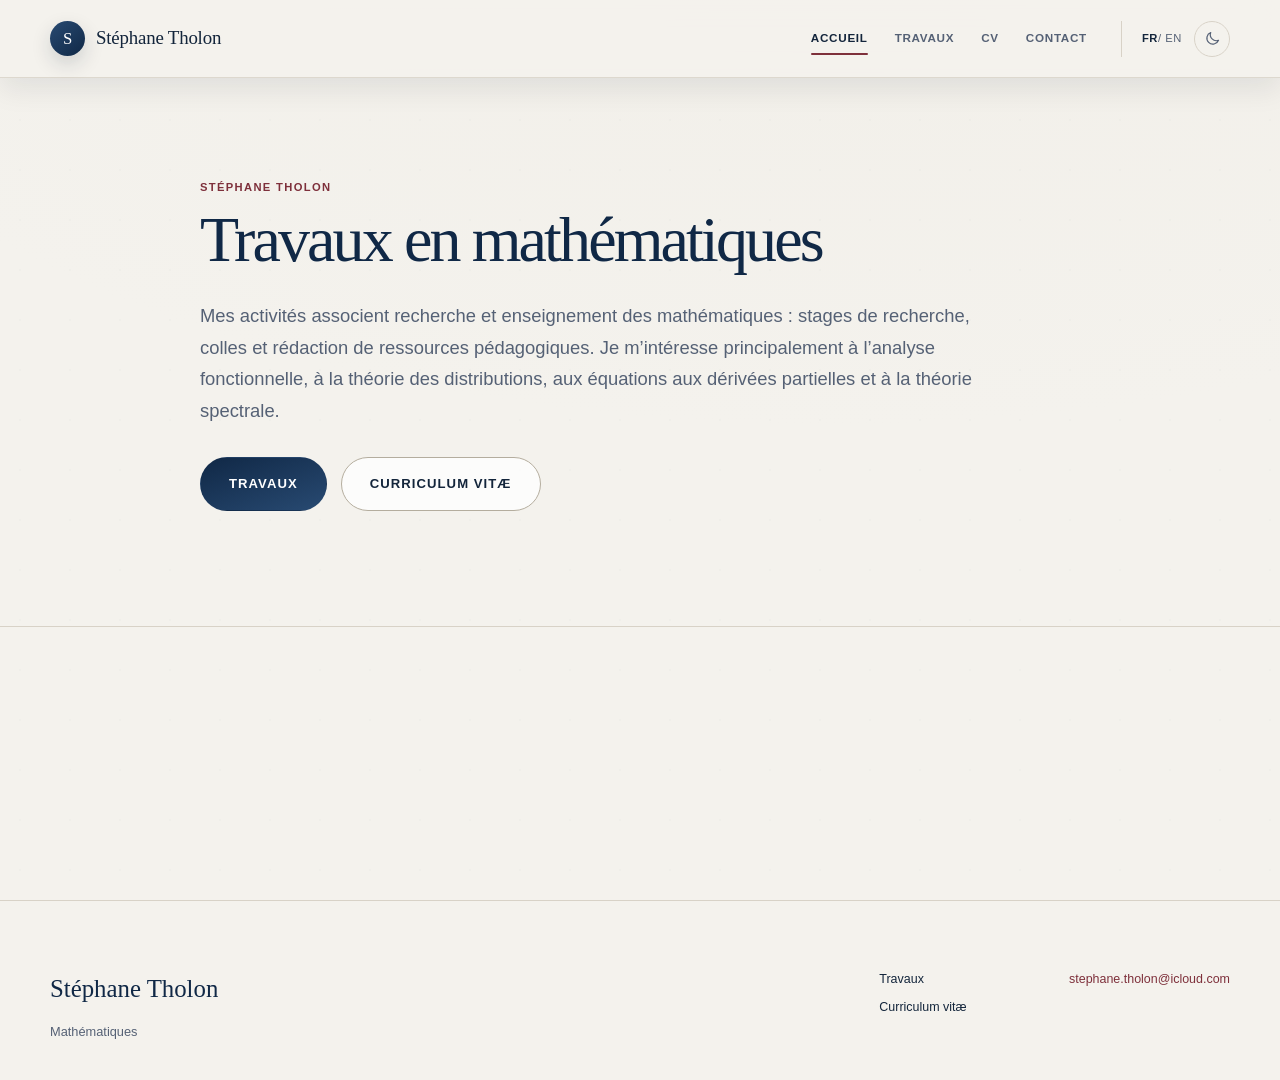
==== commit 2667cd18: "Rééquilibrer la page d’accueil" ====
--- a/index.html
+++ b/index.html
@@ -23,7 +23,7 @@
       <div class="container repository-hero-inner">
         <p class="eyebrow">Stéphane Tholon</p>
         <h1>Travaux en mathématiques</h1>
-        <p class="repository-intro">Rapports, notes de cours et ressources pédagogiques en mathématiques.</p>
+        <p class="repository-intro">Mes activités associent recherche et enseignement des mathématiques : stages de recherche, colles et rédaction de ressources pédagogiques. Je m’intéresse principalement à l’analyse fonctionnelle, à la théorie des distributions, aux équations aux dérivées partielles et à la théorie spectrale.</p>
         <div class="hero-actions">
           <a class="button button-primary" href="documents.html">Travaux</a>
           <a class="button button-outline" href="assets/documents/cv-stephane-tholon.pdf" target="_blank" rel="noopener">Curriculum vitæ</a>
@@ -31,16 +31,6 @@
       </div>
     </section>
 
-    <section class="section" aria-labelledby="works-title">
-      <div class="container home-works">
-        <div>
-          <p class="eyebrow">Documents</p>
-          <h2 id="works-title">Travaux</h2>
-        </div>
-        <p>Mes activités associent recherche et enseignement des mathématiques : stages de recherche, colles et rédaction de ressources pédagogiques. Je m’intéresse principalement à l’analyse fonctionnelle, à la théorie des distributions, aux équations aux dérivées partielles et à la théorie spectrale.</p>
-        <a class="section-link" href="documents.html">Voir tous les travaux <span aria-hidden="true">→</span></a>
-      </div>
-    </section>
   </main>
   <footer class="site-footer" data-site-footer></footer>
 </body>
--- a/assets/css/style.css
+++ b/assets/css/style.css
@@ -348,13 +348,13 @@
 .error-page p { max-width: 490px; margin: 0 auto 30px; color: var(--muted); }
 
 /* Accueil et dépôt de travaux */
-.repository-hero { padding: clamp(90px, 13vw, 170px) 0 clamp(80px, 11vw, 140px); border-bottom: 1px solid var(--line); }
-.repository-hero-inner { max-width: 920px; }
-.repository-hero h1 { margin: 0; color: var(--navy); font-family: var(--serif); font-size: clamp(3.4rem, 8vw, 7rem); font-weight: 500; letter-spacing: -.055em; line-height: .96; }
-.repository-intro { max-width: 760px; margin: 34px 0 0; color: var(--muted); font-size: clamp(1.05rem, 1.8vw, 1.3rem); line-height: 1.7; }
-.home-works h2, .works-heading h2 { margin: 0; color: var(--navy); font-family: var(--serif); font-size: clamp(2.4rem, 4.5vw, 4.2rem); font-weight: 500; letter-spacing: -.04em; line-height: 1; }
-.home-works { display: grid; grid-template-columns: 1fr 1fr auto; gap: 50px; align-items: end; }
-.home-works > p { max-width: 500px; margin: 0; color: var(--muted); }
+.repository-hero { padding: clamp(72px, 8vw, 110px) 0 clamp(78px, 9vw, 120px); border-bottom: 1px solid var(--line); }
+.repository-hero-inner { max-width: 880px; }
+.repository-hero h1 { margin: 0; color: var(--navy); font-family: var(--serif); font-size: clamp(2.65rem, 5vw, 4.65rem); font-weight: 500; letter-spacing: -.045em; line-height: 1; }
+.repository-intro { max-width: 800px; margin: 28px 0 0; color: var(--muted); font-size: clamp(1rem, 1.45vw, 1.15rem); line-height: 1.72; }
+.repository-hero .hero-actions { gap: 14px; margin-top: 30px; }
+.repository-hero .button { min-height: 54px; padding: 14px 28px; font-size: .82rem; }
+.works-heading h2 { margin: 0; color: var(--navy); font-family: var(--serif); font-size: clamp(2.4rem, 4.5vw, 4.2rem); font-weight: 500; letter-spacing: -.04em; line-height: 1; }
 .works-shell { max-width: 1080px; }
 .works-heading { display: flex; justify-content: space-between; align-items: end; gap: 30px; margin-bottom: 44px; }
 .works-heading p { margin: 0; color: var(--muted); font-size: .78rem; text-transform: uppercase; letter-spacing: .08em; }
@@ -388,8 +388,6 @@
   .document-controls { grid-template-columns: 1fr 1fr; }
   .search-control { grid-column: 1 / -1; }
   .document-grid { grid-template-columns: repeat(2, 1fr); }
-  .home-works { grid-template-columns: 1fr 1fr; }
-  .home-works .section-link { justify-self: start; }
 }
 
 @media (max-width: 760px) {
@@ -428,7 +426,6 @@
   .form-row { grid-template-columns: 1fr; gap: 0; }
   .footer-grid { grid-template-columns: 1fr; gap: 28px; }
   .repository-hero { padding-top: 74px; }
-  .home-works { grid-template-columns: 1fr; gap: 28px; }
   .works-heading { display: block; }
   .works-heading p { margin-top: 18px; }
   .work-entry { grid-template-columns: 34px 1fr; gap: 18px; padding: 38px 0; }
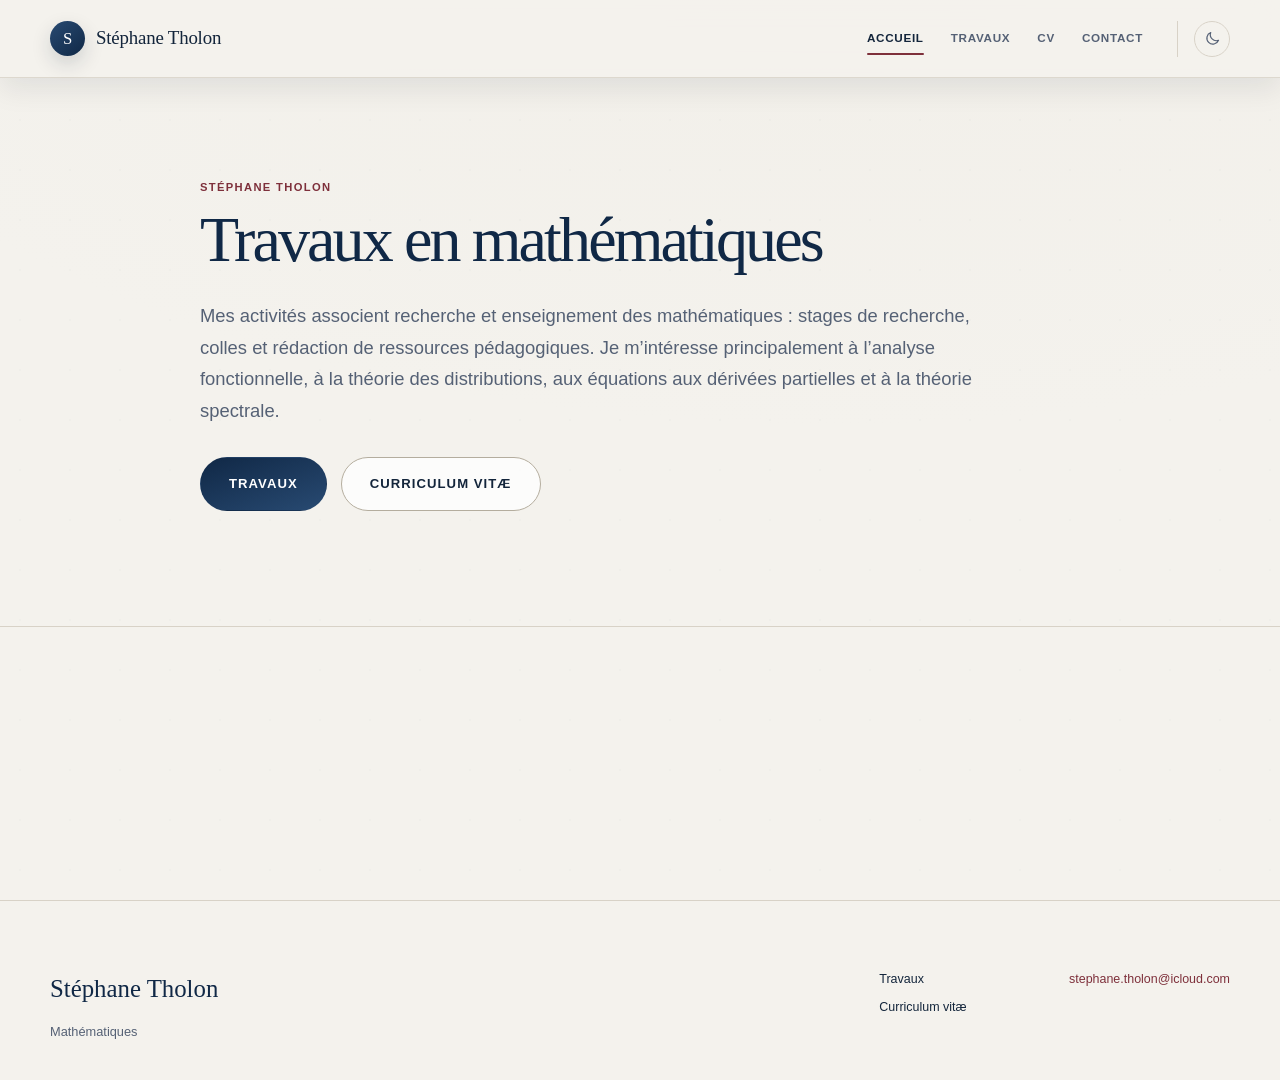
==== commit 1909d4b6: "clearer orginization Signed-off-by: Stéphane Tholon <stephanetholon-a11y@users.noreply.github.com>" ====
--- a/index.html
+++ b/index.html
@@ -4,12 +4,20 @@
   <meta charset="utf-8">
   <meta name="viewport" content="width=device-width, initial-scale=1">
   <title>Stéphane Tholon — Travaux en mathématiques</title>
-  <meta name="description" content="Travaux et curriculum vitæ de Stéphane Tholon.">
+  <meta name="description" content="Travaux en mathématiques, rapports, ressources pédagogiques et curriculum vitæ de Stéphane Tholon.">
   <meta name="theme-color" content="#f7f5f0">
+  <link rel="canonical" href="https://stephanetholon-a11y.github.io/">
+  <meta property="og:site_name" content="Stéphane Tholon — Mathématiques">
+  <meta property="og:locale" content="fr_FR">
   <meta property="og:title" content="Stéphane Tholon — Travaux en mathématiques">
-  <meta property="og:description" content="CV, rapports et notes de mathématiques.">
+  <meta property="og:description" content="Travaux en mathématiques, rapports, ressources pédagogiques et curriculum vitæ de Stéphane Tholon.">
   <meta property="og:type" content="website">
-  <meta property="og:image" content="assets/img/og-card.svg">
+  <meta property="og:url" content="https://stephanetholon-a11y.github.io/">
+  <meta property="og:image" content="https://stephanetholon-a11y.github.io/assets/img/og-card.svg">
+  <meta property="og:image:type" content="image/svg+xml">
+  <meta property="og:image:width" content="1200">
+  <meta property="og:image:height" content="630">
+  <meta property="og:image:alt" content="Stéphane Tholon — Travaux en mathématiques">
   <link rel="icon" href="assets/img/favicon.svg" type="image/svg+xml">
   <link rel="stylesheet" href="assets/css/style.css">
   <script defer src="assets/js/public-documents.js"></script>
--- a/assets/css/style.css
+++ b/assets/css/style.css
@@ -94,10 +94,7 @@
 .main-nav a:hover, .main-nav a[aria-current="page"] { color: var(--ink); }
 .main-nav a:hover::after, .main-nav a[aria-current="page"]::after { right: 0; }
 .nav-actions { display: flex; align-items: center; gap: 8px; padding-left: 16px; border-left: 1px solid var(--line); }
-.language, .theme-toggle, .menu-toggle { border: 0; background: transparent; }
-.language { position: relative; padding: 7px 4px; color: var(--muted); font-size: .7rem; letter-spacing: .05em; }
-.language strong { color: var(--ink); }
-.language.notice::after { content: "EN bientôt"; position: absolute; top: 38px; right: -8px; width: max-content; padding: 5px 8px; color: var(--surface); background: var(--navy); font-size: .66rem; }
+.theme-toggle, .menu-toggle { border: 0; background: transparent; }
 .theme-toggle {
   display: grid;
   place-items: center;
@@ -120,6 +117,27 @@
 .page-hero h1, .hero h1 { margin: 0; color: var(--navy); font-family: var(--serif); font-weight: 500; letter-spacing: -.045em; line-height: .96; }
 .page-hero h1 { font-size: clamp(3rem, 6vw, 5.2rem); }
 .page-hero .lead { max-width: 660px; margin: 0 0 8px; color: var(--muted); font-family: var(--serif); font-size: clamp(1.25rem, 2vw, 1.65rem); line-height: 1.45; }
+.page-hero-copy { display: grid; gap: 24px; justify-items: start; }
+.page-hero-copy .lead { margin-bottom: 0; }
+.works-shortcuts { display: flex; flex-wrap: wrap; gap: 10px; }
+.works-shortcuts a {
+  display: inline-flex;
+  align-items: center;
+  gap: 12px;
+  min-height: 44px;
+  padding: 9px 16px;
+  border: 1px solid var(--line-strong);
+  border-radius: 999px;
+  color: var(--navy);
+  background: color-mix(in srgb, var(--surface), transparent 34%);
+  font-size: .72rem;
+  font-weight: 700;
+  letter-spacing: .04em;
+  transition: color .2s, border-color .2s, background .2s;
+}
+.works-shortcuts a:hover { color: var(--surface); border-color: var(--navy); background: var(--navy); }
+.works-shortcuts span { color: var(--burgundy); }
+.works-shortcuts a:hover span { color: inherit; }
 .eyebrow { margin: 0 0 12px; color: var(--burgundy); font-size: .7rem; font-weight: 750; letter-spacing: .12em; line-height: 1.4; text-transform: uppercase; }
 .section { padding: 100px 0; position: relative; }
 .section + .section { border-top: 1px solid var(--line); }
@@ -301,14 +319,6 @@
 .document-body h3 { margin-top: 28px; }
 .document-details { margin-top: 22px; padding-top: 14px; border-top: 1px solid var(--line); }
 .empty-state { grid-column: 1 / -1; padding: 70px 25px; border: 1px dashed var(--line-strong); text-align: center; color: var(--muted); }
-.pdf-modal { width: min(1100px, calc(100vw - 32px)); height: min(850px, calc(100vh - 32px)); padding: 0; border: 0; color: var(--ink); background: var(--surface); box-shadow: var(--shadow); }
-.pdf-modal::backdrop { background: rgba(7, 15, 27, .76); -webkit-backdrop-filter: blur(5px); backdrop-filter: blur(5px); }
-.modal-header { height: 64px; padding: 0 16px 0 24px; display: flex; align-items: center; justify-content: space-between; gap: 20px; border-bottom: 1px solid var(--line); }
-.modal-header strong { overflow: hidden; text-overflow: ellipsis; white-space: nowrap; font-family: var(--serif); font-size: 1.05rem; }
-.modal-actions { display: flex; align-items: center; gap: 8px; }
-.modal-actions a, .modal-actions button { display: grid; place-items: center; width: 38px; height: 38px; border: 1px solid var(--line); background: transparent; }
-.pdf-modal iframe { width: 100%; height: calc(100% - 64px); border: 0; background: #e7e8ea; }
-
 .contact-grid { display: grid; grid-template-columns: .75fr 1.25fr; gap: 8vw; }
 .contact-details h2 { margin: 0 0 23px; color: var(--navy); font-family: var(--serif); font-size: clamp(2.2rem, 4vw, 3.6rem); font-weight: 500; line-height: 1.05; }
 .contact-details > p { color: var(--muted); }
@@ -358,19 +368,24 @@
 .works-shell { max-width: 1080px; }
 .works-heading { display: flex; justify-content: space-between; align-items: end; gap: 30px; margin-bottom: 44px; }
 .works-heading p { margin: 0; color: var(--muted); font-size: .78rem; text-transform: uppercase; letter-spacing: .08em; }
+.work-groups { display: grid; gap: 76px; }
+.work-group-heading { display: flex; justify-content: space-between; align-items: end; gap: 24px; margin-bottom: 20px; }
+.work-group-heading h3 { margin: 0; scroll-margin-top: calc(var(--nav-height) + 24px); color: var(--navy); font-family: var(--serif); font-size: clamp(1.7rem, 3vw, 2.5rem); font-weight: 500; letter-spacing: -.025em; }
+.work-group-heading span { color: var(--muted); font-size: .66rem; font-weight: 700; letter-spacing: .08em; text-transform: uppercase; }
 .work-list { border-top: 1px solid var(--line-strong); }
 .work-entry { display: grid; grid-template-columns: 54px minmax(0, 1fr) auto; gap: 34px; align-items: start; padding: 48px 0; border-bottom: 1px solid var(--line); }
 .work-index { padding-top: 4px; color: var(--burgundy); font-size: .68rem; font-weight: 700; letter-spacing: .1em; }
 .work-meta { display: flex; flex-wrap: wrap; gap: 10px 22px; margin: 0 0 15px; color: var(--muted); font-size: .68rem; font-weight: 700; letter-spacing: .08em; text-transform: uppercase; }
 .work-meta span:first-child { color: var(--burgundy); }
-.work-content h3 { max-width: 720px; margin: 0; color: var(--navy); font-family: var(--serif); font-size: clamp(1.65rem, 3vw, 2.35rem); font-weight: 500; line-height: 1.18; }
+.work-content h4 { max-width: 720px; margin: 0; color: var(--navy); font-family: var(--serif); font-size: clamp(1.65rem, 3vw, 2.35rem); font-weight: 500; line-height: 1.18; }
+.work-details { margin: 12px 0 0; color: var(--muted); font-size: .78rem; font-weight: 650; letter-spacing: .025em; }
 .work-abstract { display: grid; grid-template-columns: 82px minmax(0, 1fr); gap: 18px; max-width: 760px; margin-top: 24px; }
 .work-abstract > span { padding-top: 3px; color: var(--muted); font-size: .64rem; font-weight: 700; letter-spacing: .09em; text-transform: uppercase; }
 .work-abstract p { margin: 0; color: var(--ink); line-height: 1.65; }
 .work-actions { display: flex; flex-direction: column; gap: 9px; min-width: 142px; padding-top: 24px; }
 .work-actions .button { width: 100%; }
-.modal-actions a, .modal-actions button { width: auto; min-width: 48px; padding: 0 11px; color: var(--ink); font-size: .68rem; font-weight: 700; text-transform: uppercase; }
-
+.work-status { margin: 0 0 4px; padding: 10px 12px; border: 1px solid color-mix(in srgb, var(--burgundy), transparent 56%); border-radius: 999px; color: var(--burgundy); background: color-mix(in srgb, var(--burgundy), transparent 94%); font-size: .63rem; font-weight: 700; letter-spacing: .08em; line-height: 1.2; text-align: center; text-transform: uppercase; }
+.work-entry-pending .work-abstract p { color: var(--muted); }
 .reveal { opacity: 0; transform: translateY(14px); transition: opacity .55s ease, transform .55s ease; }
 .reveal.is-visible { opacity: 1; transform: none; }
 @media (prefers-reduced-motion: reduce) { *, *::before, *::after { scroll-behavior: auto !important; animation-duration: .01ms !important; transition-duration: .01ms !important; } .reveal { opacity: 1; transform: none; } }
@@ -428,15 +443,22 @@
   .repository-hero { padding-top: 74px; }
   .works-heading { display: block; }
   .works-heading p { margin-top: 18px; }
+  .work-groups { gap: 60px; }
+  .work-group-heading { align-items: start; }
   .work-entry { grid-template-columns: 34px 1fr; gap: 18px; padding: 38px 0; }
   .work-actions { grid-column: 2; flex-direction: row; flex-wrap: wrap; min-width: 0; padding-top: 2px; }
   .work-actions .button { width: auto; }
+  .work-status { margin-bottom: 0; }
 }
 
 @media (max-width: 430px) {
   :root { --page: calc(100vw - 24px); }
   .hero-actions .button { width: 100%; }
+  .works-shortcuts, .works-shortcuts a { width: 100%; }
   .document-cover { height: 285px; padding-inline: 42px; }
+  .work-group-heading { display: block; }
+  .work-group-heading span { display: block; margin-top: 8px; }
   .work-actions .button { width: 100%; }
+  .work-status { width: 100%; }
   .work-abstract { grid-template-columns: 1fr; gap: 8px; }
 }
